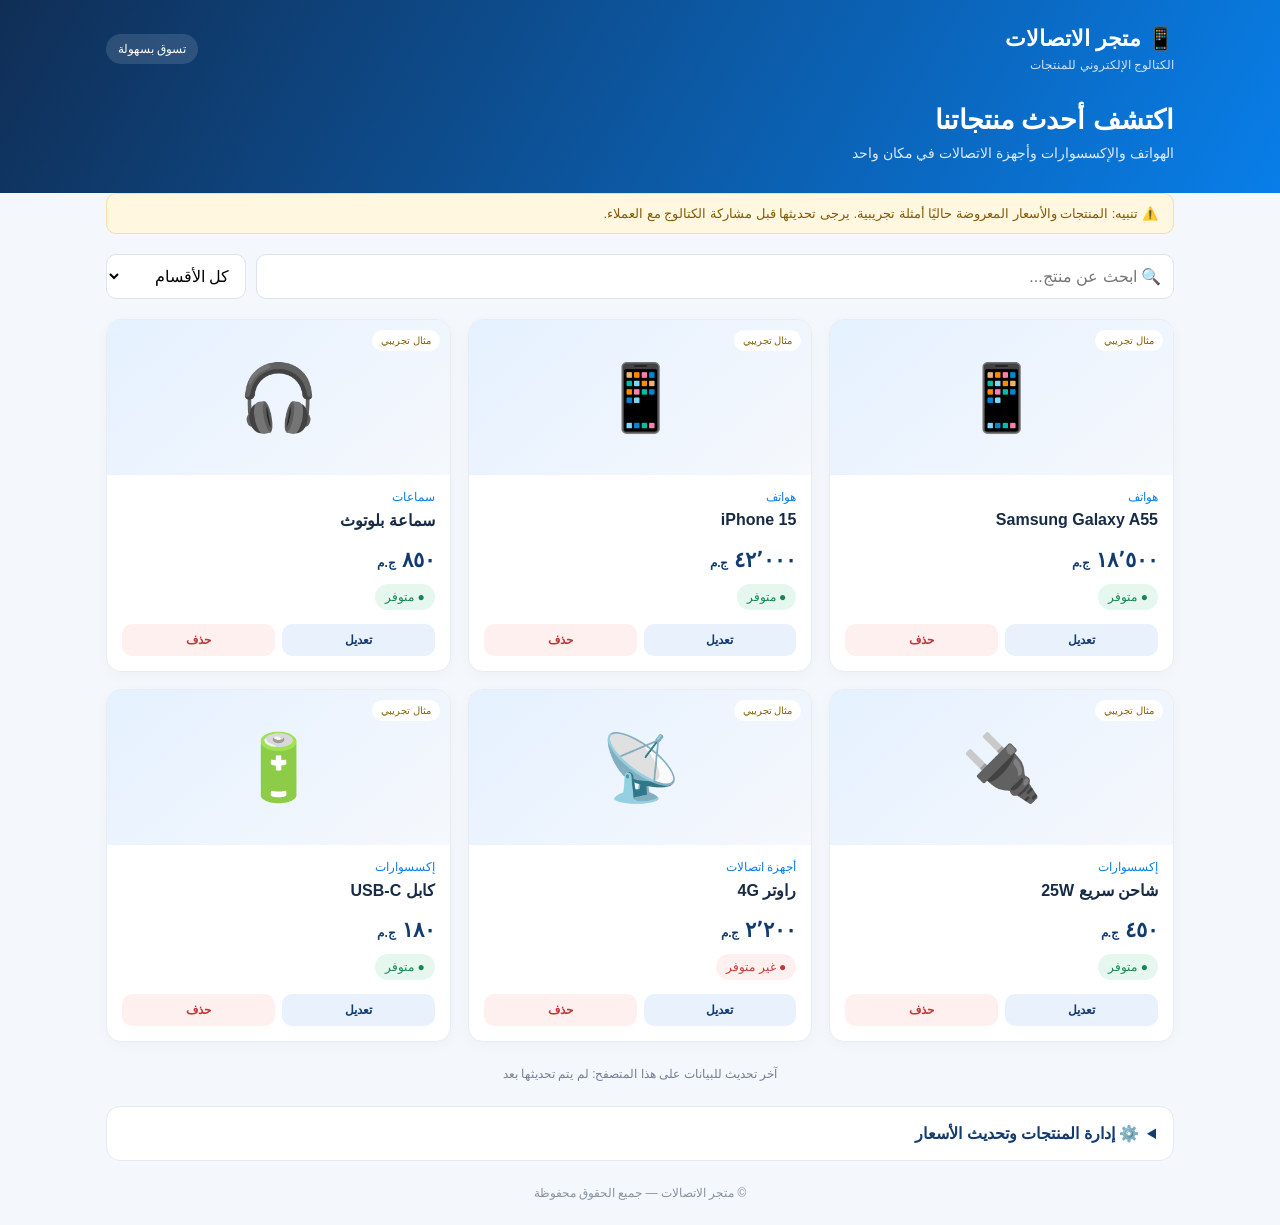
==== index.html @ 2516902e "Add Arabic telecom product catalog page" ====
<!DOCTYPE html>
<html lang="ar" dir="rtl">
<head>
<meta charset="UTF-8">
<meta name="viewport" content="width=device-width, initial-scale=1">
<title>متجر الاتصالات | كتالوج المنتجات</title>
<style>
:root {
  --blue:#123b70;
  --accent:#087ee8;
  --bg:#f4f7fb;
  --text:#172b45;
  --muted:#718096;
  --green:#168653;
}
* {box-sizing:border-box}
body {
  margin:0;
  font-family:Tahoma,Arial,sans-serif;
  background:var(--bg);
  color:var(--text);
}
header {
  background:linear-gradient(120deg,#102e55,#087ee8);
  color:white;
  padding:26px 18px 32px;
}
.container {max-width:1100px;margin:auto;padding:0 16px}
.top {display:flex;justify-content:space-between;align-items:center;gap:12px}
.brand {font-size:22px;font-weight:bold}
.brand small {display:block;font-size:12px;font-weight:normal;margin-top:6px;opacity:.8}
.tag {background:#ffffff20;padding:8px 12px;border-radius:20px;font-size:12px}
.hero {margin-top:32px}
.hero h1 {font-size:27px;margin:0 0 9px}
.hero p {color:#dceaff;margin:0;font-size:14px}
main {padding:24px 0 50px}
.notice {
  background:#fff7df;color:#825b09;padding:12px 15px;
  border-radius:10px;font-size:13px;margin-bottom:20px;
  border:1px solid #f1e0ac;
}
.toolbar {display:flex;gap:10px;flex-wrap:wrap;margin-bottom:20px}
input,select,button {
  font:inherit;border-radius:10px;padding:12px;
}
input,select {
  border:1px solid #dce3ed;background:white;min-width:0;
}
#search {flex:1;min-width:180px}
button {border:0;cursor:pointer;font-weight:bold}
.primary {background:var(--accent);color:white}
.secondary {background:#e8f1fc;color:var(--blue)}
.danger {background:#fff0f0;color:#c03939}
.products {
  display:grid;grid-template-columns:repeat(3,1fr);gap:17px;
}
.card {
  background:white;border:1px solid #e8edf4;border-radius:15px;
  overflow:hidden;box-shadow:0 3px 14px #17385b08;
}
.picture {
  height:155px;background:linear-gradient(140deg,#e5f1ff,#f5f8fc);
  display:flex;align-items:center;justify-content:center;
  font-size:65px;position:relative;
}
.picture img {width:100%;height:100%;object-fit:contain}
.example {
  position:absolute;top:10px;right:10px;background:#fff;
  border-radius:20px;padding:5px 9px;font-size:10px;color:#87610a;
}
.info {padding:15px}
.category {font-size:12px;color:var(--accent);margin-bottom:7px}
.name {font-weight:bold;font-size:16px;min-height:25px}
.price {font-size:21px;color:var(--blue);font-weight:bold;margin:12px 0}
.status {font-size:12px;border-radius:20px;padding:6px 10px;display:inline-block}
.available {background:#e5f7ee;color:var(--green)}
.unavailable {background:#fff0f0;color:#c03939}
.actions {display:flex;gap:7px;margin-top:14px}
.actions button {flex:1;font-size:12px;padding:9px 5px}
.update {
  text-align:center;color:var(--muted);font-size:12px;margin-top:25px
}
.admin {
  margin-top:25px;background:white;border:1px solid #e5eaf1;
  padding:17px;border-radius:14px;
}
.admin summary {cursor:pointer;font-weight:bold;color:var(--blue)}
.admin-form {display:grid;grid-template-columns:repeat(2,1fr);gap:10px;margin-top:16px}
.admin-form input,.admin-form select {width:100%}
.admin-form button {grid-column:span 2}
.tools {display:flex;gap:8px;flex-wrap:wrap;margin-top:15px}
.empty {grid-column:1/-1;text-align:center;padding:45px;color:var(--muted)}
footer {text-align:center;padding:25px;color:#8793a3;font-size:12px}
@media(max-width:750px) {
  .products {grid-template-columns:repeat(2,1fr);gap:10px}
  .picture {height:125px}
  .name {font-size:14px}
  .price {font-size:18px}
}
@media(max-width:430px) {
  .products {grid-template-columns:1fr}
  .picture {height:175px}
  .hero h1 {font-size:22px}
  .admin-form {grid-template-columns:1fr}
  .admin-form button {grid-column:span 1}
}
</style>
</head>
<body>

<header>
  <div class="container">
    <div class="top">
      <div class="brand">
        📱 متجر الاتصالات
        <small>الكتالوج الإلكتروني للمنتجات</small>
      </div>
      <div class="tag">تسوق بسهولة</div>
    </div>
    <div class="hero">
      <h1>اكتشف أحدث منتجاتنا</h1>
      <p>الهواتف والإكسسوارات وأجهزة الاتصالات في مكان واحد</p>
    </div>
  </div>
</header>

<main class="container">
  <div class="notice">
    ⚠️ تنبيه: المنتجات والأسعار المعروضة حاليًا أمثلة تجريبية.
    يرجى تحديثها قبل مشاركة الكتالوج مع العملاء.
  </div>

  <div class="toolbar">
    <input id="search" placeholder="🔍 ابحث عن منتج..." oninput="render()">
    <select id="category" onchange="render()">
      <option value="">كل الأقسام</option>
      <option>هواتف</option>
      <option>إكسسوارات</option>
      <option>سماعات</option>
      <option>أجهزة اتصالات</option>
    </select>
  </div>

  <div id="products" class="products"></div>

  <div class="update" id="lastUpdate"></div>

  <details class="admin">
    <summary>⚙️ إدارة المنتجات وتحديث الأسعار</summary>
    <p style="font-size:12px;color:#718096">
      أضف منتجًا جديدًا أو عدّل منتجًا موجودًا. التغييرات تحفظ على هذا الجهاز والمتصفح.
    </p>
    <form class="admin-form" id="productForm">
      <input id="productName" placeholder="اسم المنتج" required>
      <select id="productCategory">
        <option>هواتف</option>
        <option>إكسسوارات</option>
        <option>سماعات</option>
        <option>أجهزة اتصالات</option>
      </select>
      <input id="productPrice" type="number" min="0" step="0.01"
        placeholder="السعر بالجنيه المصري" required>
      <input id="productEmoji" placeholder="رمز المنتج، مثال 📱" value="📱">
      <select id="productStatus">
        <option value="true">متوفر</option>
        <option value="false">غير متوفر</option>
      </select>
      <input id="productImage" type="url"
        placeholder="رابط صورة المنتج (اختياري)">
      <button class="primary" type="submit" id="saveButton">إضافة المنتج</button>
    </form>
    <div class="tools">
      <button class="secondary" onclick="exportData()">تصدير البيانات JSON</button>
      <button class="secondary" onclick="document.getElementById('importFile').click()">استيراد البيانات</button>
      <input id="importFile" type="file" accept=".json,application/json"
        hidden onchange="importData(event)">
    </div>
    <p style="font-size:11px;color:#a05d37">
      ملاحظة: هذه الإدارة محلية وليست لوحة إدارة مشتركة عبر الإنترنت.
    </p>
  </details>
</main>

<footer>
  © متجر الاتصالات — جميع الحقوق محفوظة
</footer>

<script>
const sampleProducts = [
  {id:1,name:"Samsung Galaxy A55",category:"هواتف",
   price:18500,emoji:"📱",available:true,image:""},
  {id:2,name:"iPhone 15",category:"هواتف",
   price:42000,emoji:"📱",available:true,image:""},
  {id:3,name:"سماعة بلوتوث",category:"سماعات",
   price:850,emoji:"🎧",available:true,image:""},
  {id:4,name:"شاحن سريع 25W",category:"إكسسوارات",
   price:450,emoji:"🔌",available:true,image:""},
  {id:5,name:"راوتر 4G",category:"أجهزة اتصالات",
   price:2200,emoji:"📡",available:false,image:""},
  {id:6,name:"كابل USB-C",category:"إكسسوارات",
   price:180,emoji:"🔋",available:true,image:""}
];

let products;
let editingId = null;
let lastUpdate;

try {
  products = JSON.parse(localStorage.getItem("catalogProducts")) || sampleProducts;
  lastUpdate = localStorage.getItem("catalogUpdate");
} catch {
  products = sampleProducts;
  lastUpdate = null;
}

function save() {
  localStorage.setItem("catalogProducts",JSON.stringify(products));
  lastUpdate = new Date().toLocaleString("ar-EG");
  localStorage.setItem("catalogUpdate",lastUpdate);
  render();
}

function render() {
  const query = document.getElementById("search").value.trim().toLowerCase();
  const category = document.getElementById("category").value;
  const list = products.filter(p =>
    p.name.toLowerCase().includes(query) &&
    (!category || p.category === category)
  );

  document.getElementById("products").innerHTML = list.length
    ? list.map(p => `
      <article class="card">
        <div class="picture">
          ${p.image
            ? `<img src="${escapeAttr(p.image)}" alt="${escapeAttr(p.name)}"
                 onerror="this.style.display='none'">`
            : `<span>${escapeHtml(p.emoji || "📱")}</span>`}
          <span class="example">مثال تجريبي</span>
        </div>
        <div class="info">
          <div class="category">${escapeHtml(p.category)}</div>
          <div class="name">${escapeHtml(p.name)}</div>
          <div class="price">${Number(p.price).toLocaleString("ar-EG")}
            <small style="font-size:12px">ج.م</small>
          </div>
          <span class="status ${p.available ? "available" : "unavailable"}">
            ${p.available ? "● متوفر" : "● غير متوفر"}
          </span>
          <div class="actions">
            <button class="secondary" onclick="editProduct(${p.id})">تعديل</button>
            <button class="danger" onclick="deleteProduct(${p.id})">حذف</button>
          </div>
        </div>
      </article>
    `).join("")
    : `<div class="empty">لا توجد منتجات مطابقة لبحثك.</div>`;

  document.getElementById("lastUpdate").textContent =
    "آخر تحديث للبيانات على هذا المتصفح: " +
    (lastUpdate || "لم يتم تحديثها بعد");
}

function editProduct(id) {
  const p = products.find(x => x.id === id);
  if (!p) return;
  editingId = id;
  document.getElementById("productName").value = p.name;
  document.getElementById("productCategory").value = p.category;
  document.getElementById("productPrice").value = p.price;
  document.getElementById("productEmoji").value = p.emoji || "📱";
  document.getElementById("productStatus").value = String(p.available);
  document.getElementById("productImage").value = p.image || "";
  document.getElementById("saveButton").textContent = "حفظ التعديلات";
  document.querySelector(".admin").open = true;
  document.getElementById("productName").focus();
}

function deleteProduct(id) {
  if (!confirm("هل تريد حذف هذا المنتج؟")) return;
  products = products.filter(p => p.id !== id);
  if (editingId === id) resetForm();
  save();
}

function resetForm() {
  editingId = null;
  document.getElementById("productForm").reset();
  document.getElementById("productEmoji").value = "📱";
  document.getElementById("saveButton").textContent = "إضافة المنتج";
}

document.getElementById("productForm").addEventListener("submit",e => {
  e.preventDefault();
  const product = {
    id: editingId || Date.now(),
    name: document.getElementById("productName").value.trim(),
    category: document.getElementById("productCategory").value,
    price: Number(document.getElementById("productPrice").value),
    emoji: document.getElementById("productEmoji").value.trim() || "📱",
    available: document.getElementById("productStatus").value === "true",
    image: document.getElementById("productImage").value.trim()
  };

  if (!product.name || !Number.isFinite(product.price) || product.price < 0) {
    alert("يرجى إدخال اسم وسعر صحيحين.");
    return;
  }

  if (editingId) {
    products = products.map(p => p.id === editingId ? product : p);
  } else {
    products.unshift(product);
  }

  save();
  resetForm();
});

function exportData() {
  const blob = new Blob(
    [JSON.stringify({products,lastUpdate},null,2)],
    {type:"application/json"}
  );
  const url = URL.createObjectURL(blob);
  const a = document.createElement("a");
  a.href = url;
  a.download = "catalog-data.json";
  a.click();
  URL.revokeObjectURL(url);
}

function importData(event) {
  const file = event.target.files[0];
  if (!file) return;
  const reader = new FileReader();
  reader.onload = () => {
    try {
      const data = JSON.parse(reader.result);
      const incoming = Array.isArray(data) ? data : data.products;
      if (!Array.isArray(incoming) || !incoming.every(p =>
        p && typeof p.name === "string" &&
        typeof p.category === "string" &&
        Number.isFinite(Number(p.price))
      )) throw new Error("invalid");

      products = incoming.map((p,i) => ({
        id: Number(p.id) || Date.now()+i,
        name:p.name,
        category:p.category,
        price:Number(p.price),
        emoji:p.emoji || "📱",
        available:p.available !== false,
        image:p.image || ""
      }));
      save();
      alert("تم استيراد المنتجات بنجاح.");
    } catch {
      alert("ملف غير صالح. استخدم ملف JSON تم تصديره من الكتالوج.");
    }
    event.target.value = "";
  };
  reader.readAsText(file);
}

function escapeHtml(s) {
  return String(s).replace(/[&<>"']/g,c=>({
    "&":"&amp;","<":"&lt;",">":"&gt;",
    '"':"&quot;","'":"&#39;"
  })[c]);
}
function escapeAttr(s) { return escapeHtml(s); }

render();
</script>
</body>
</html>
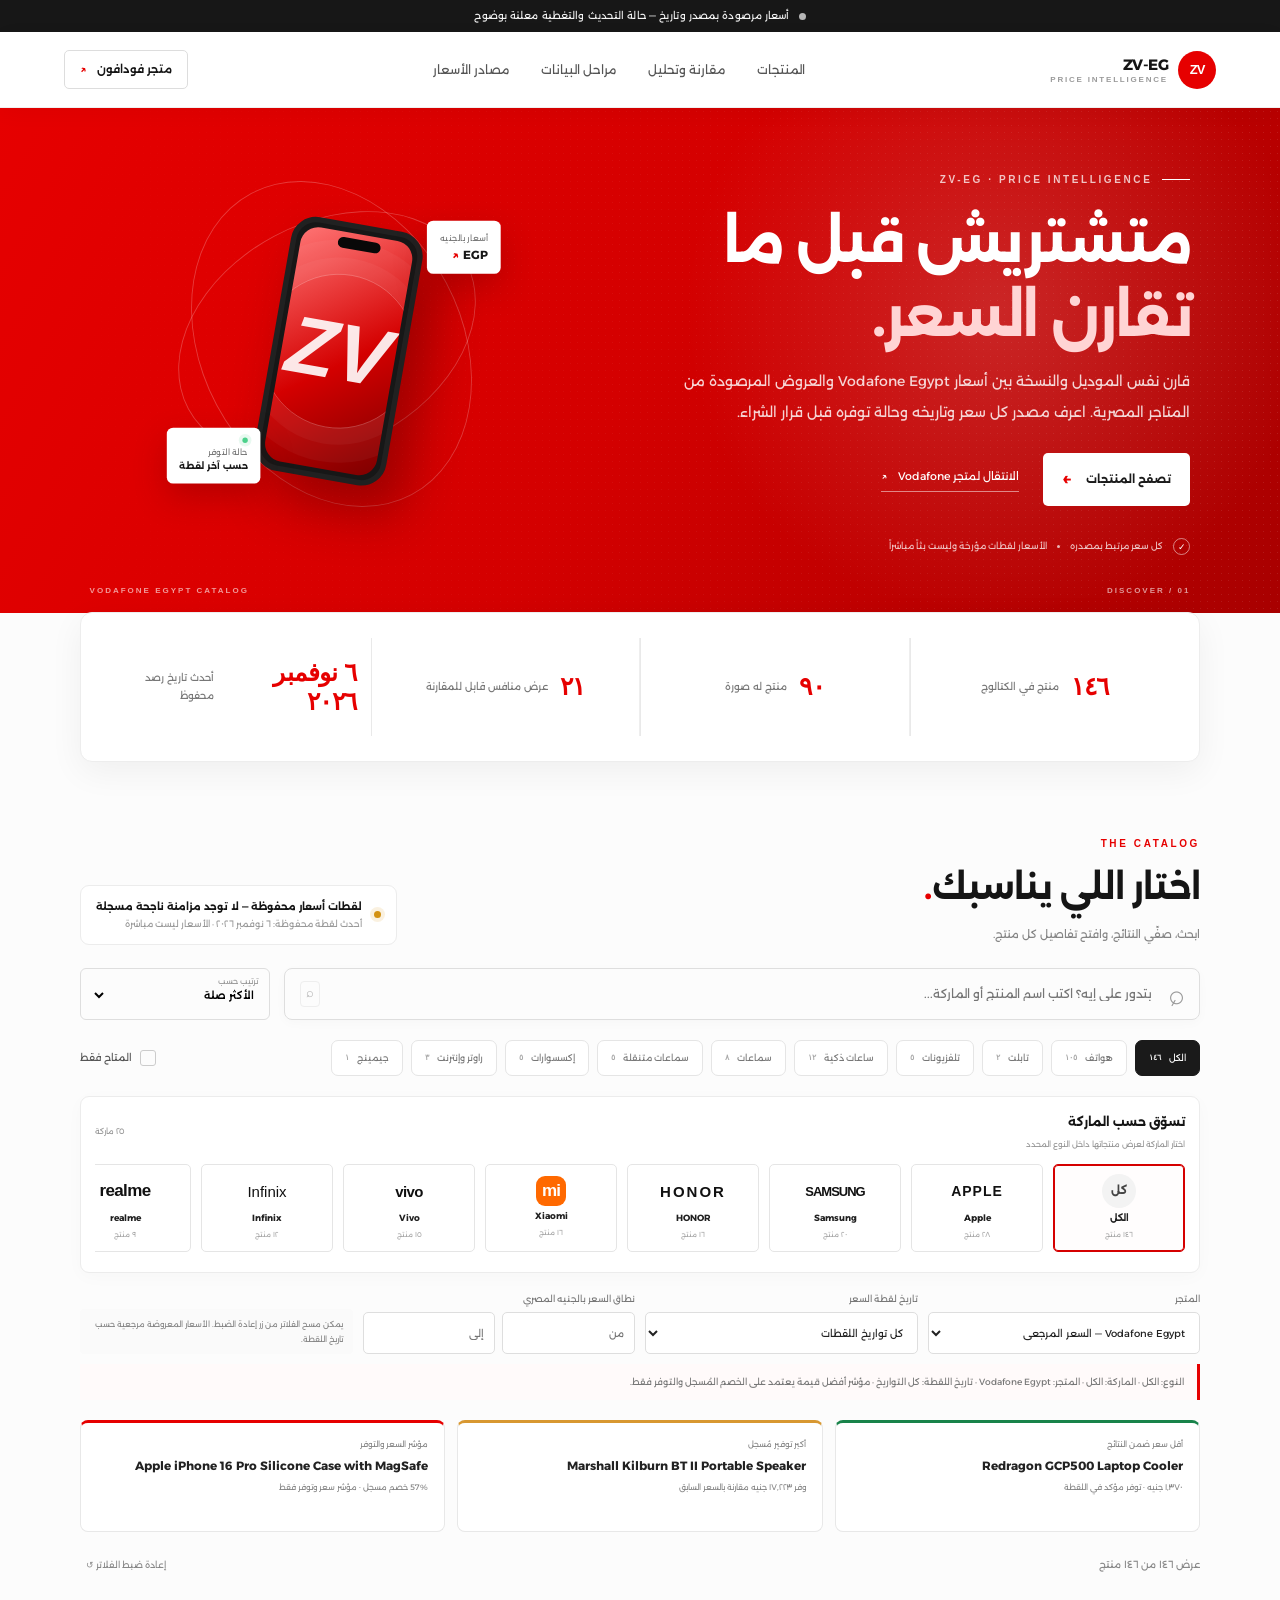
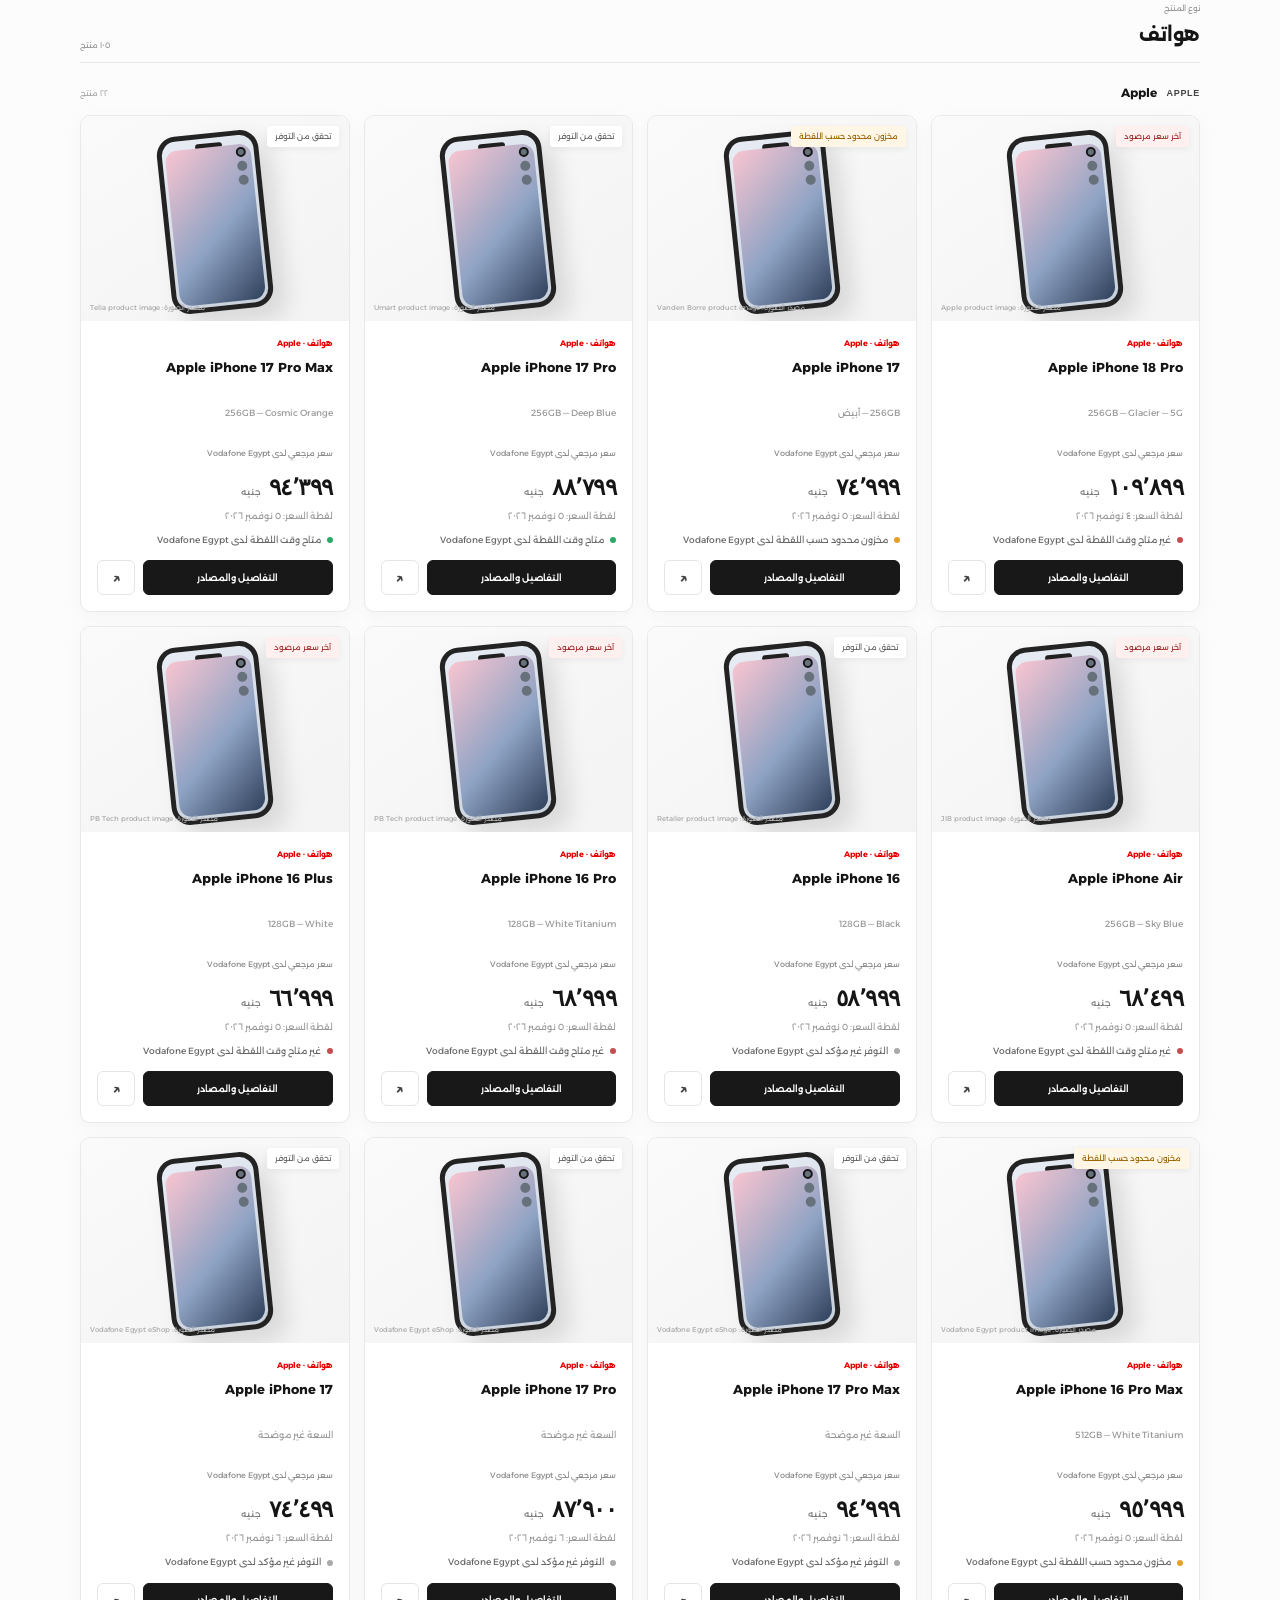
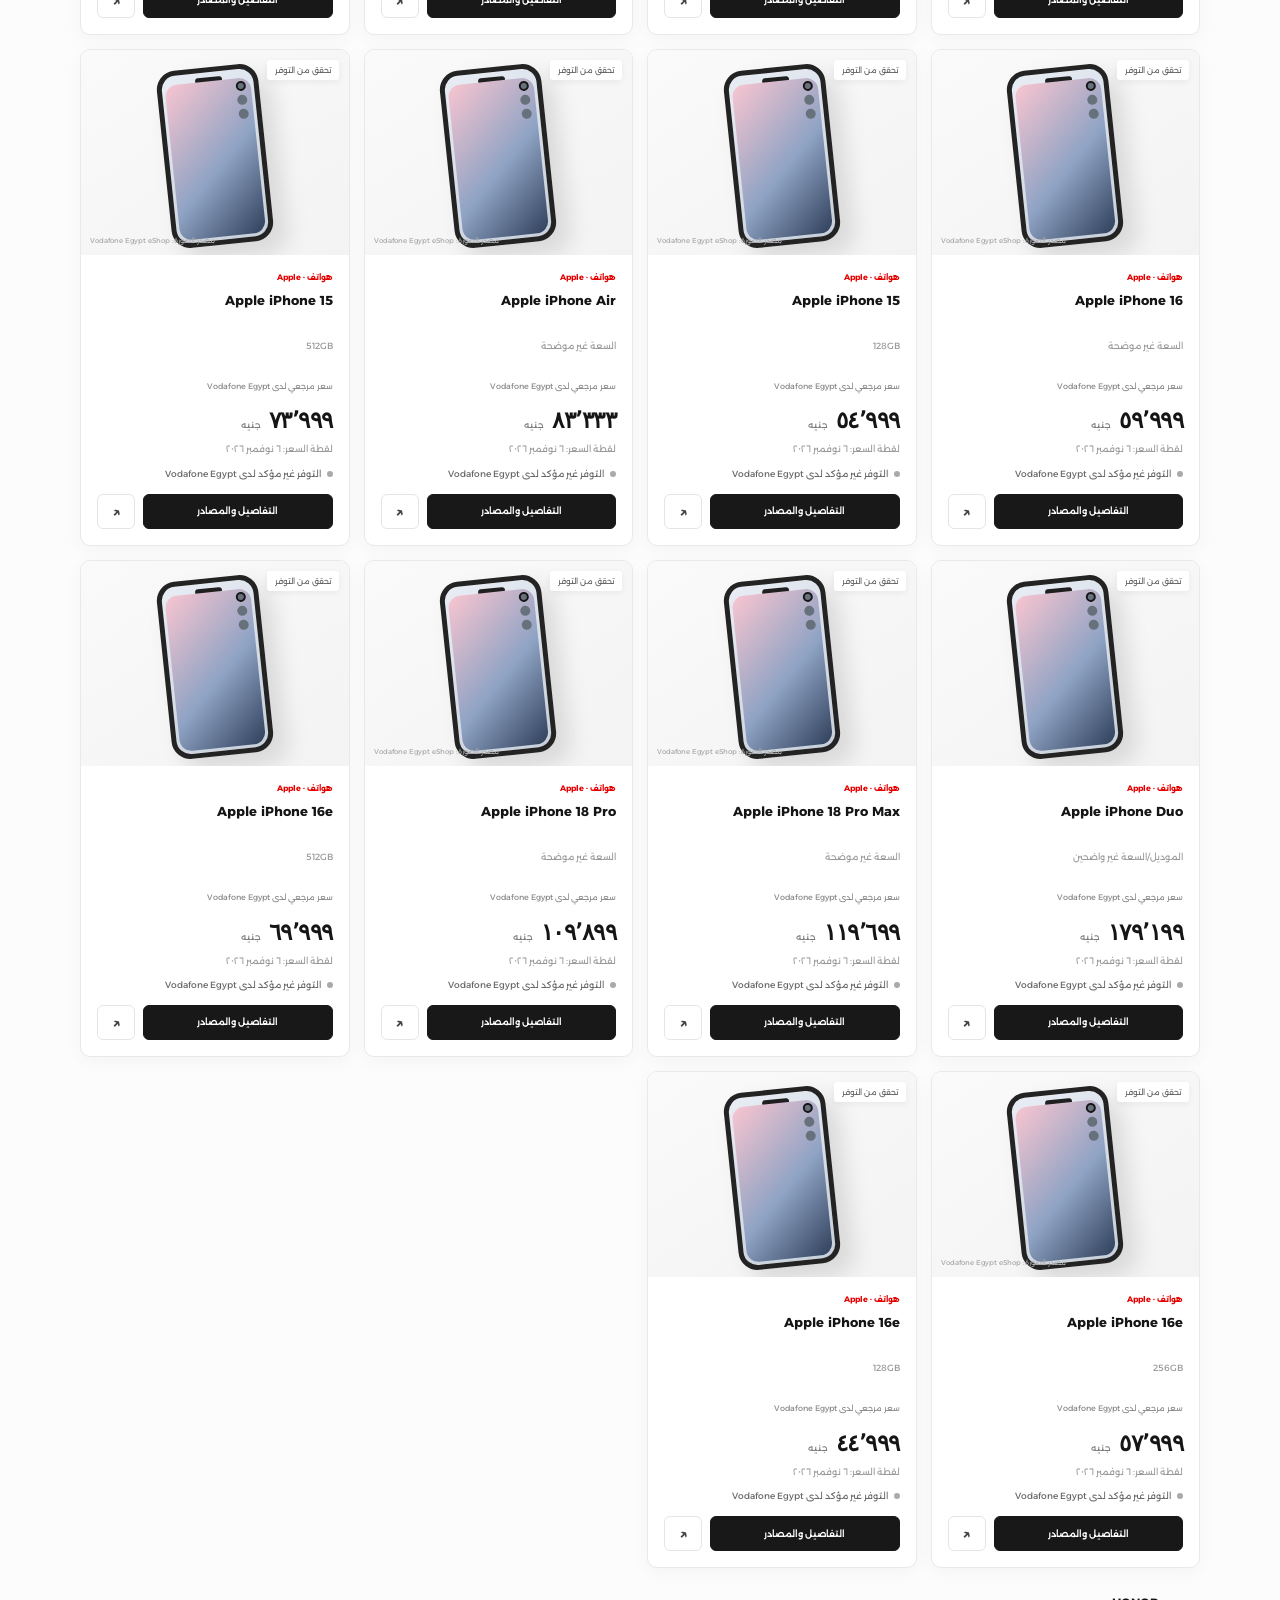
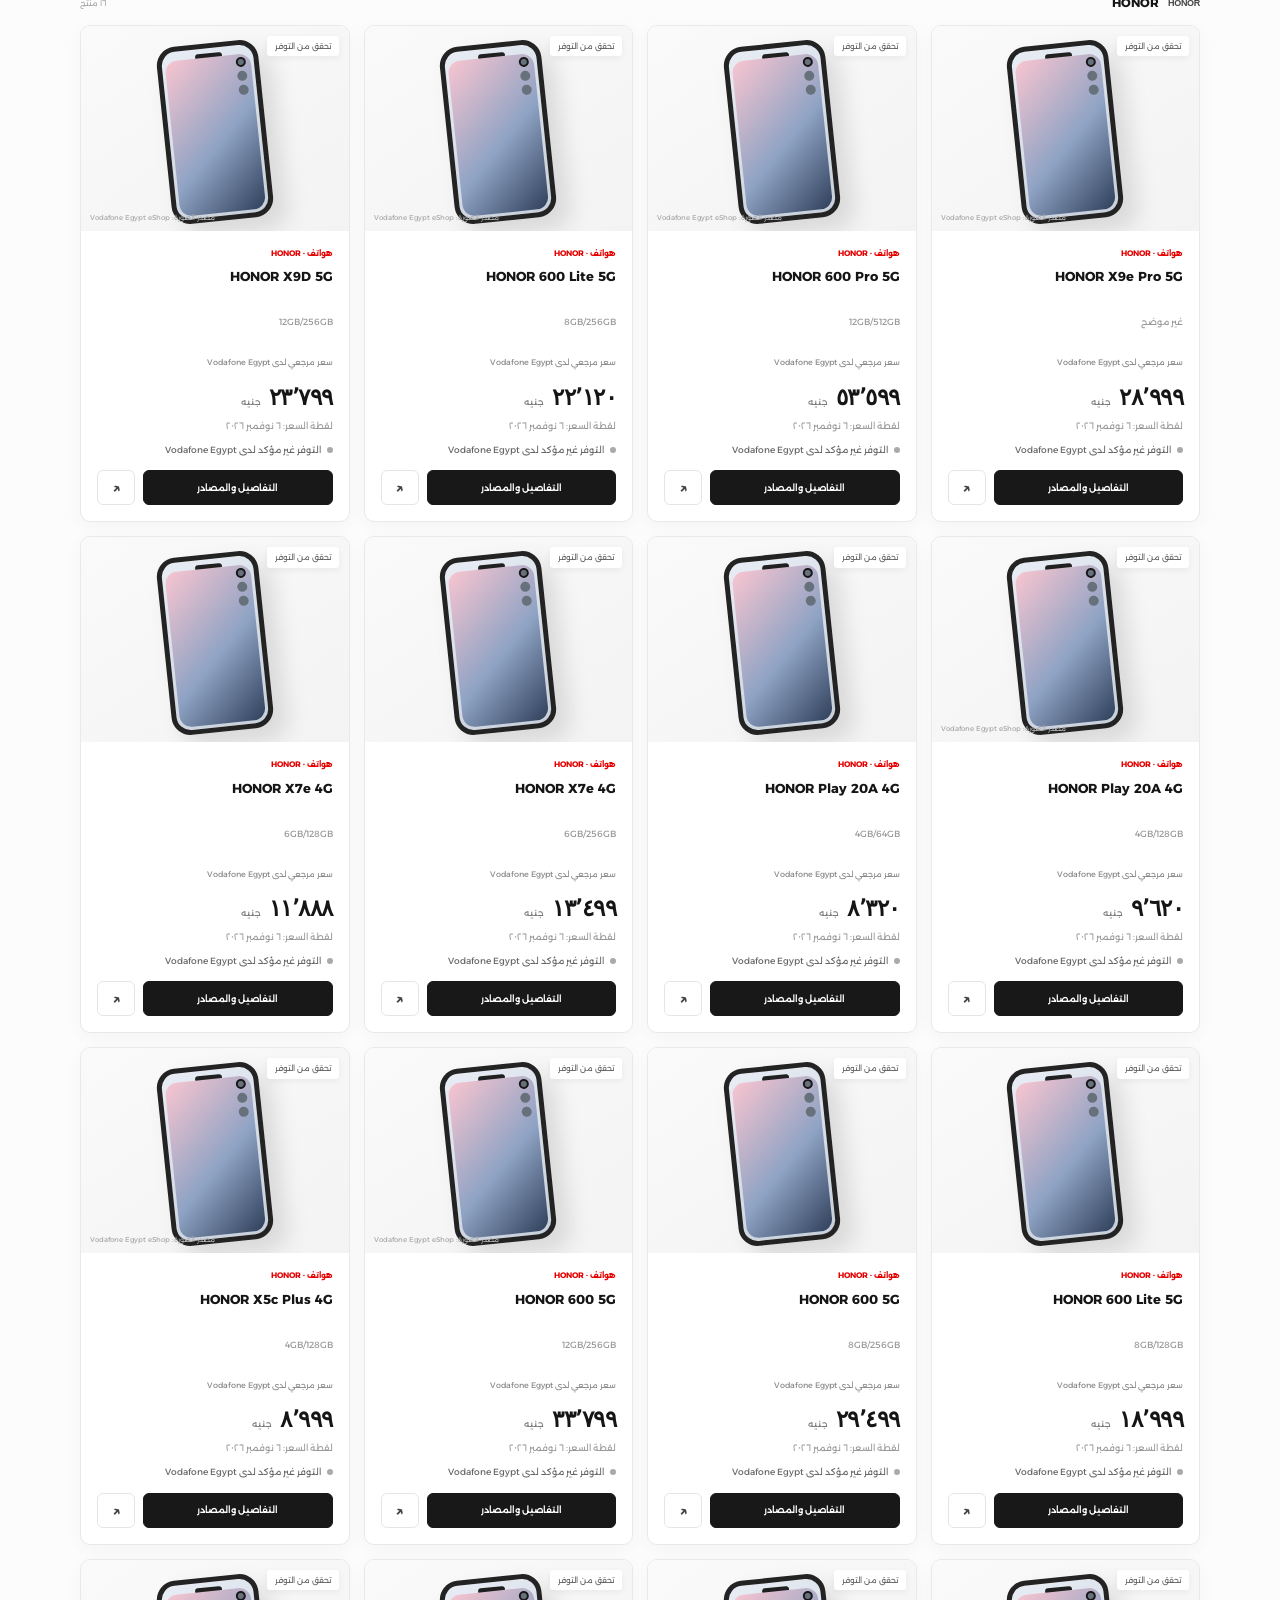
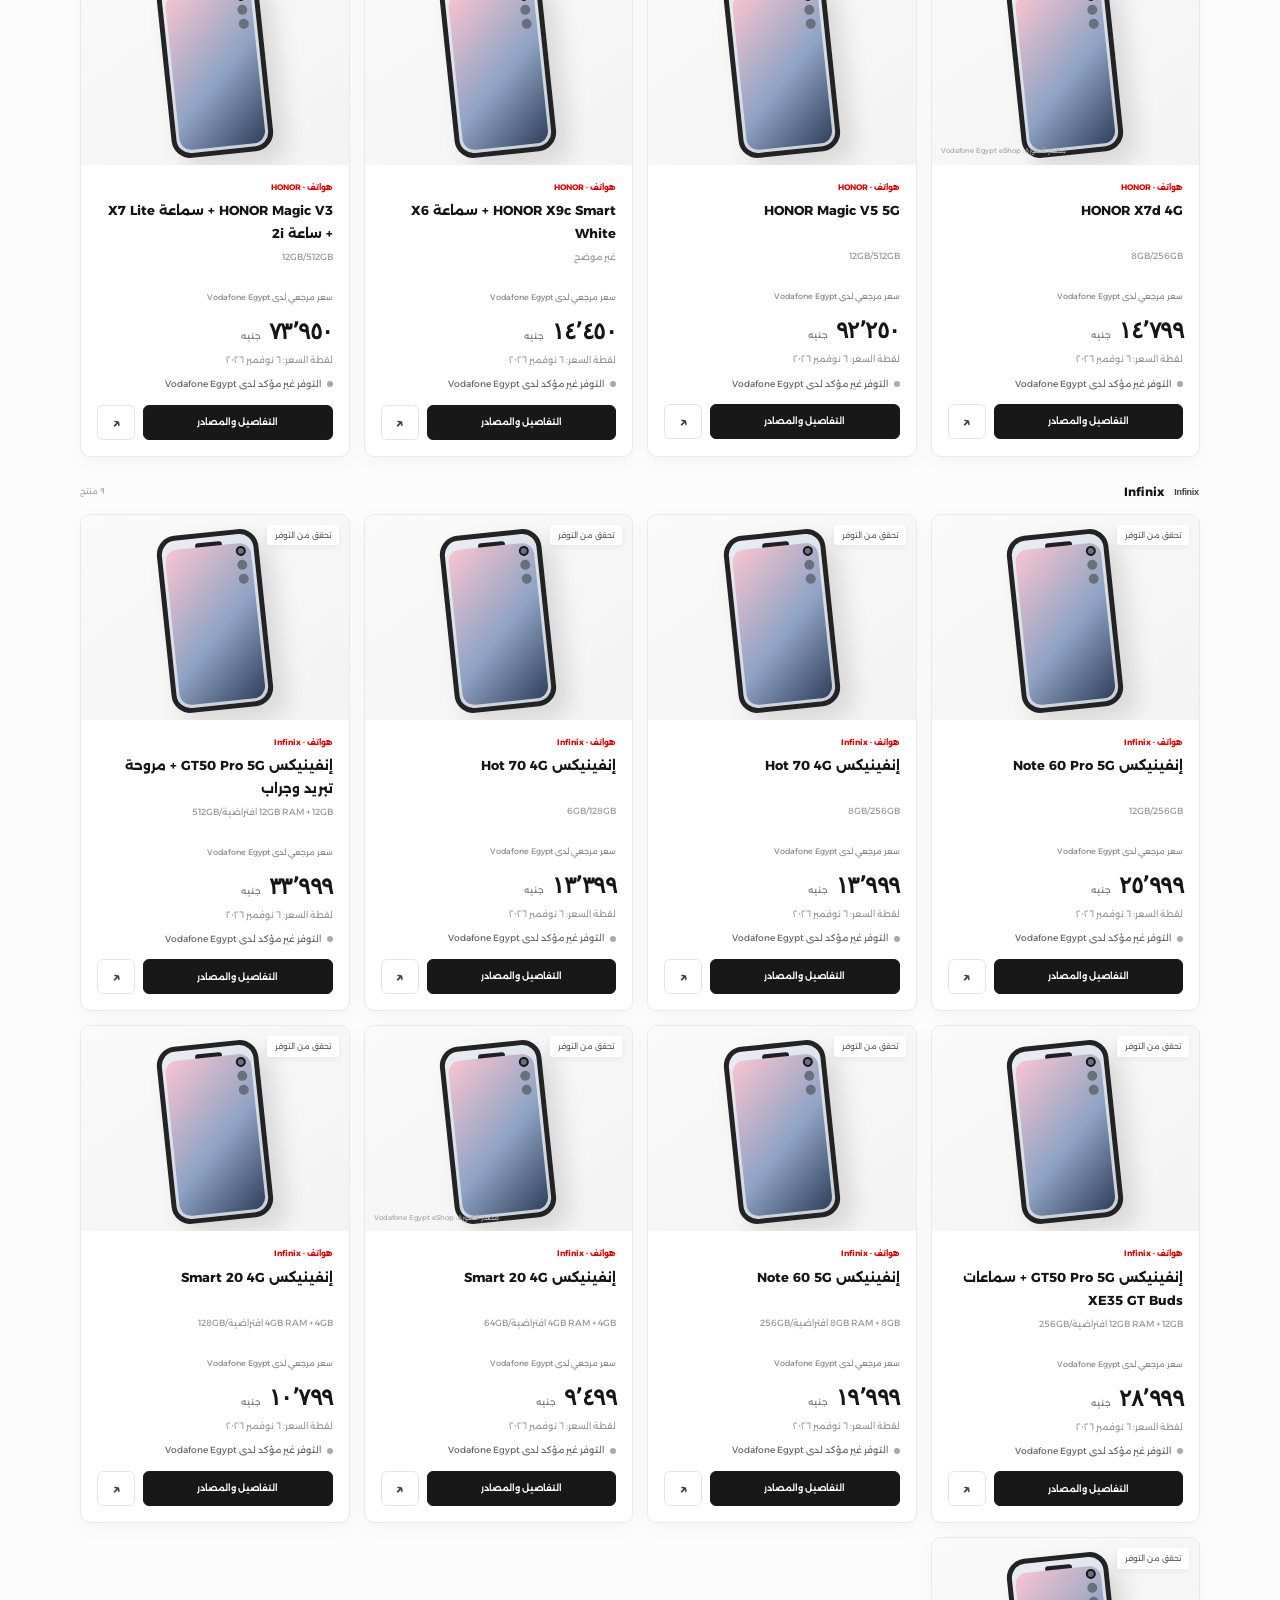
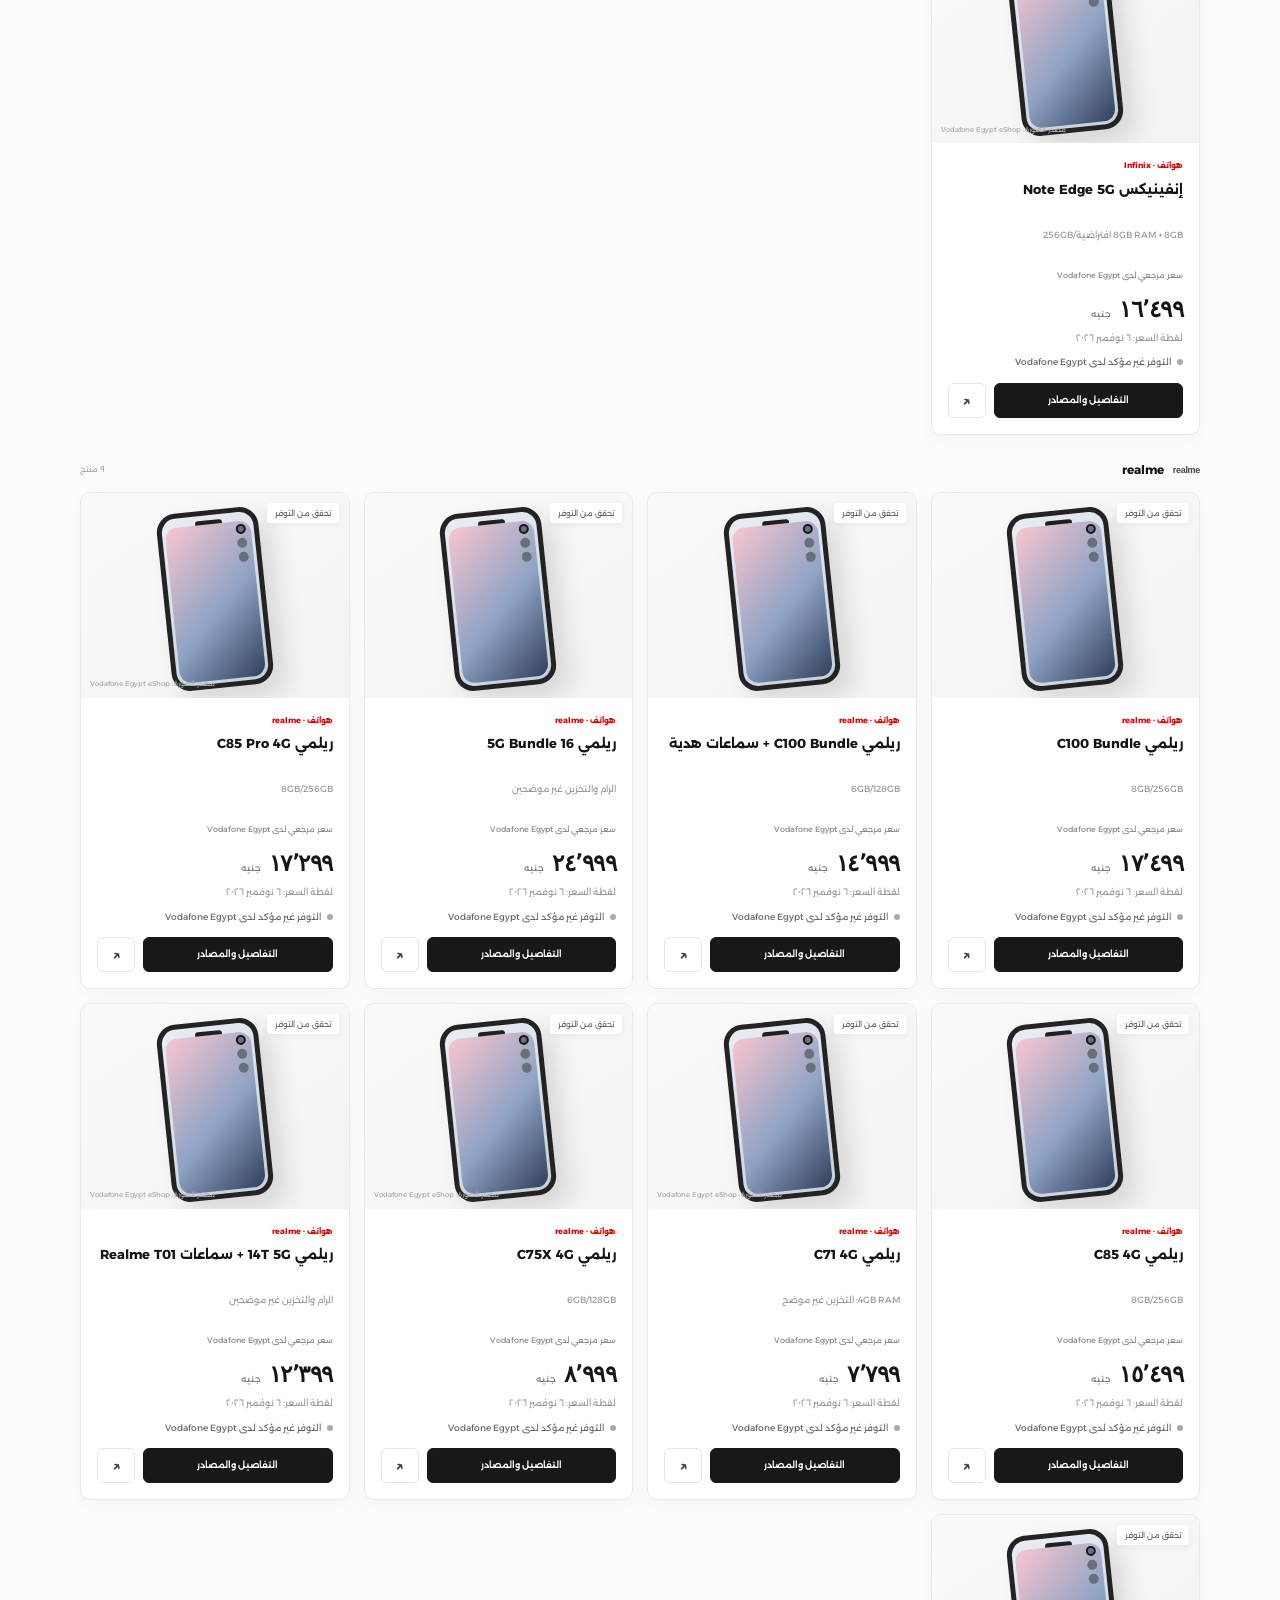
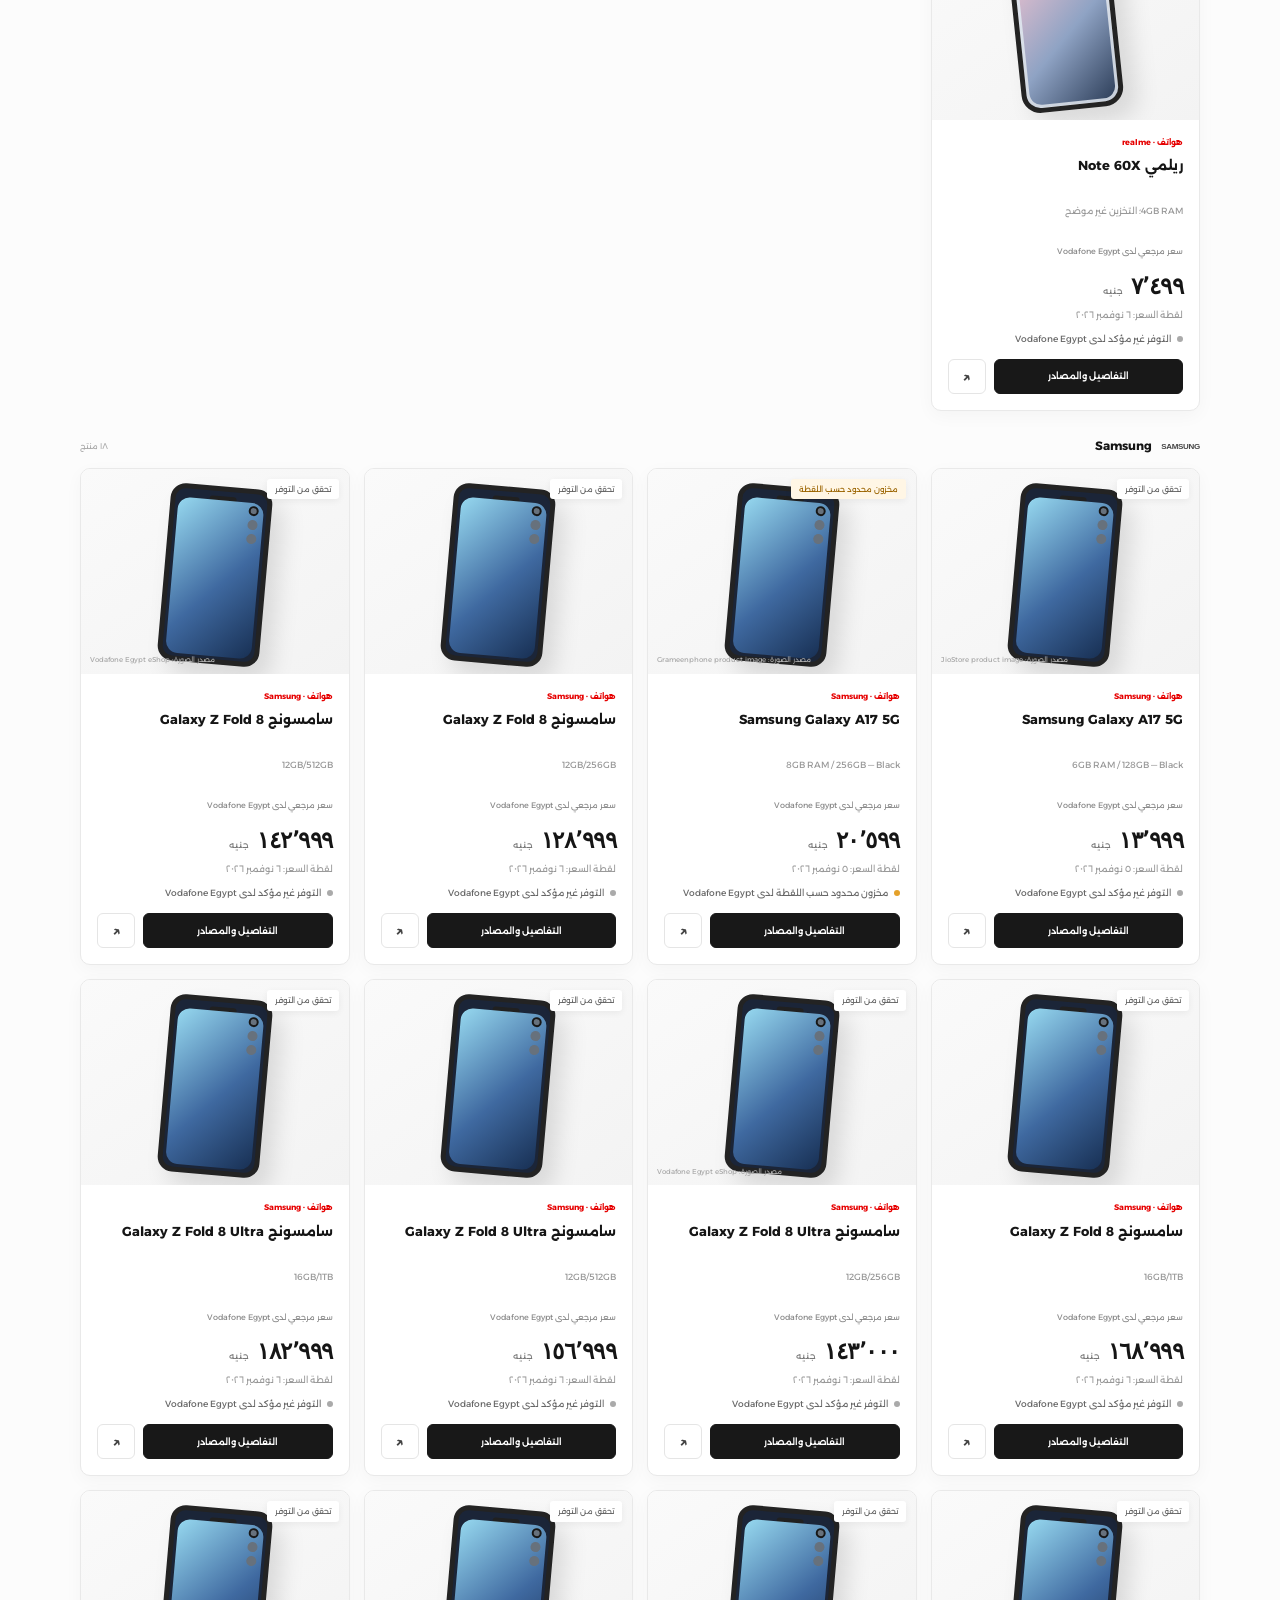
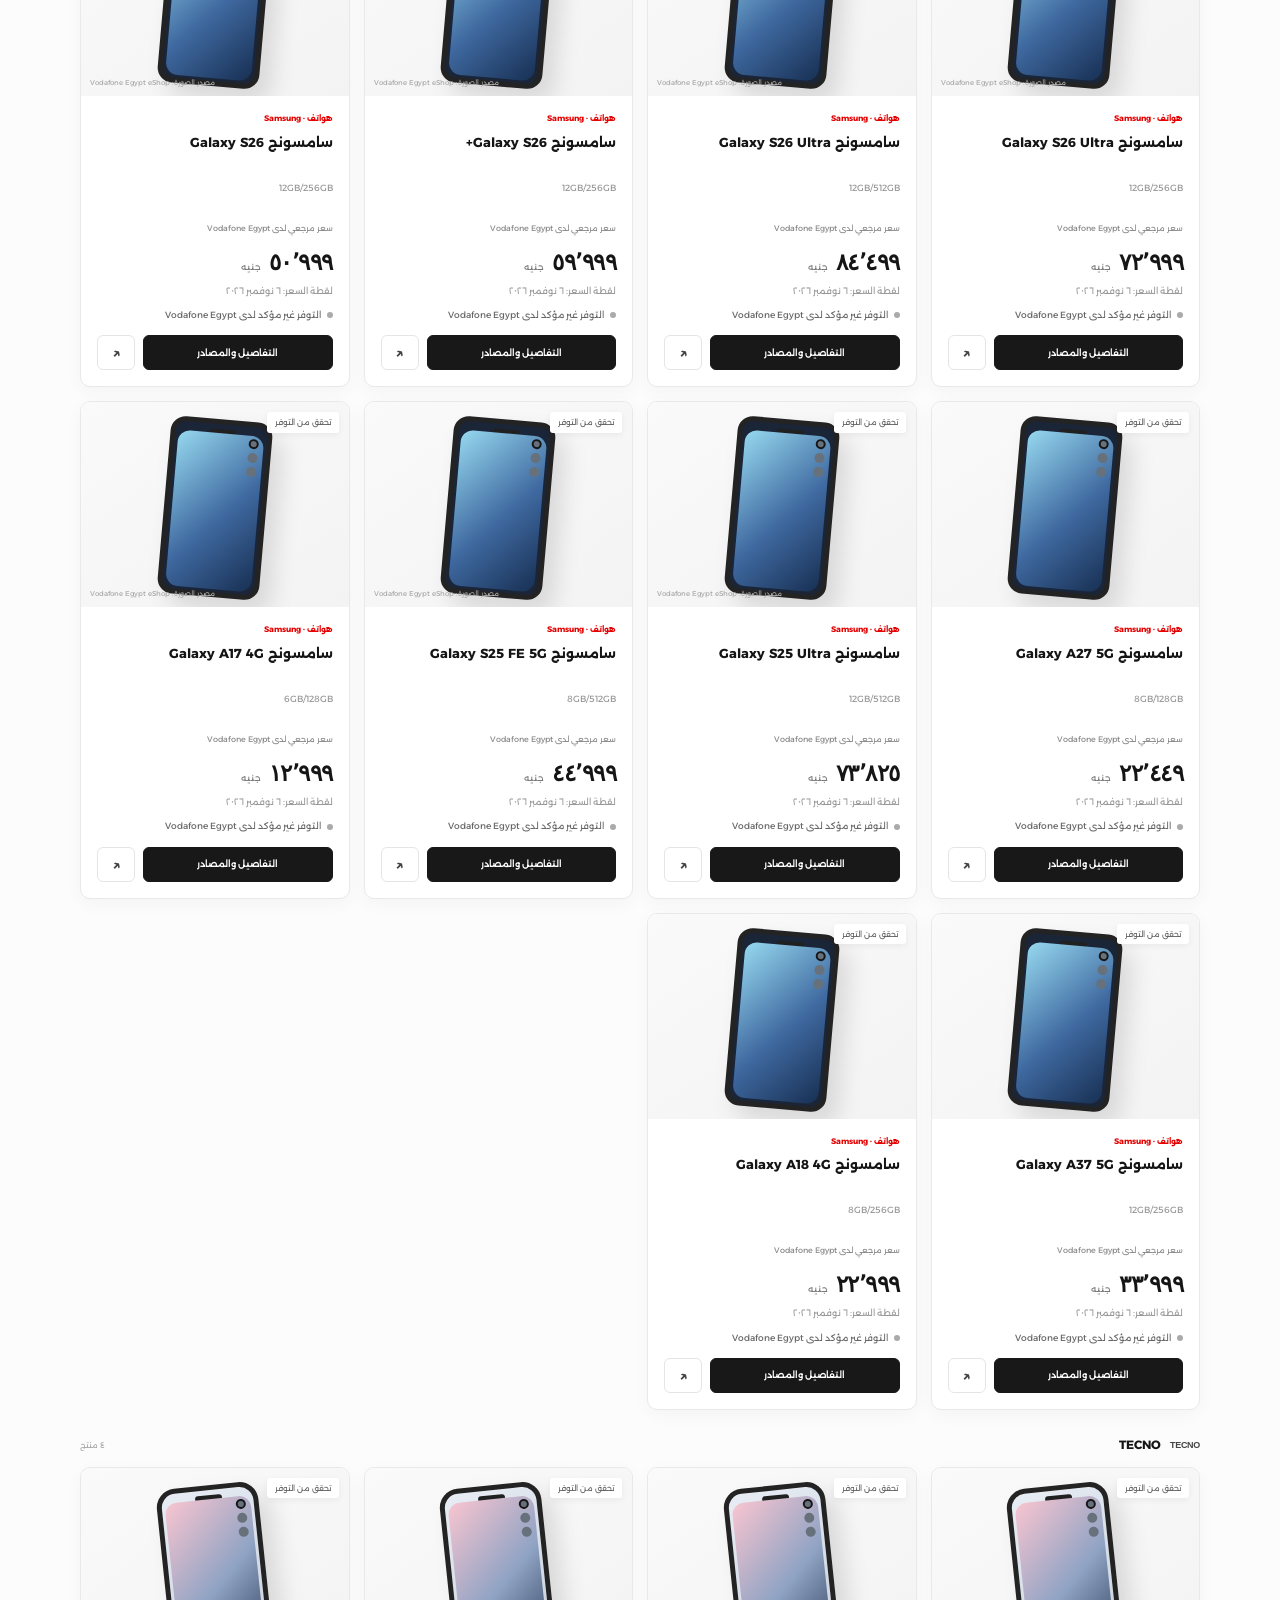
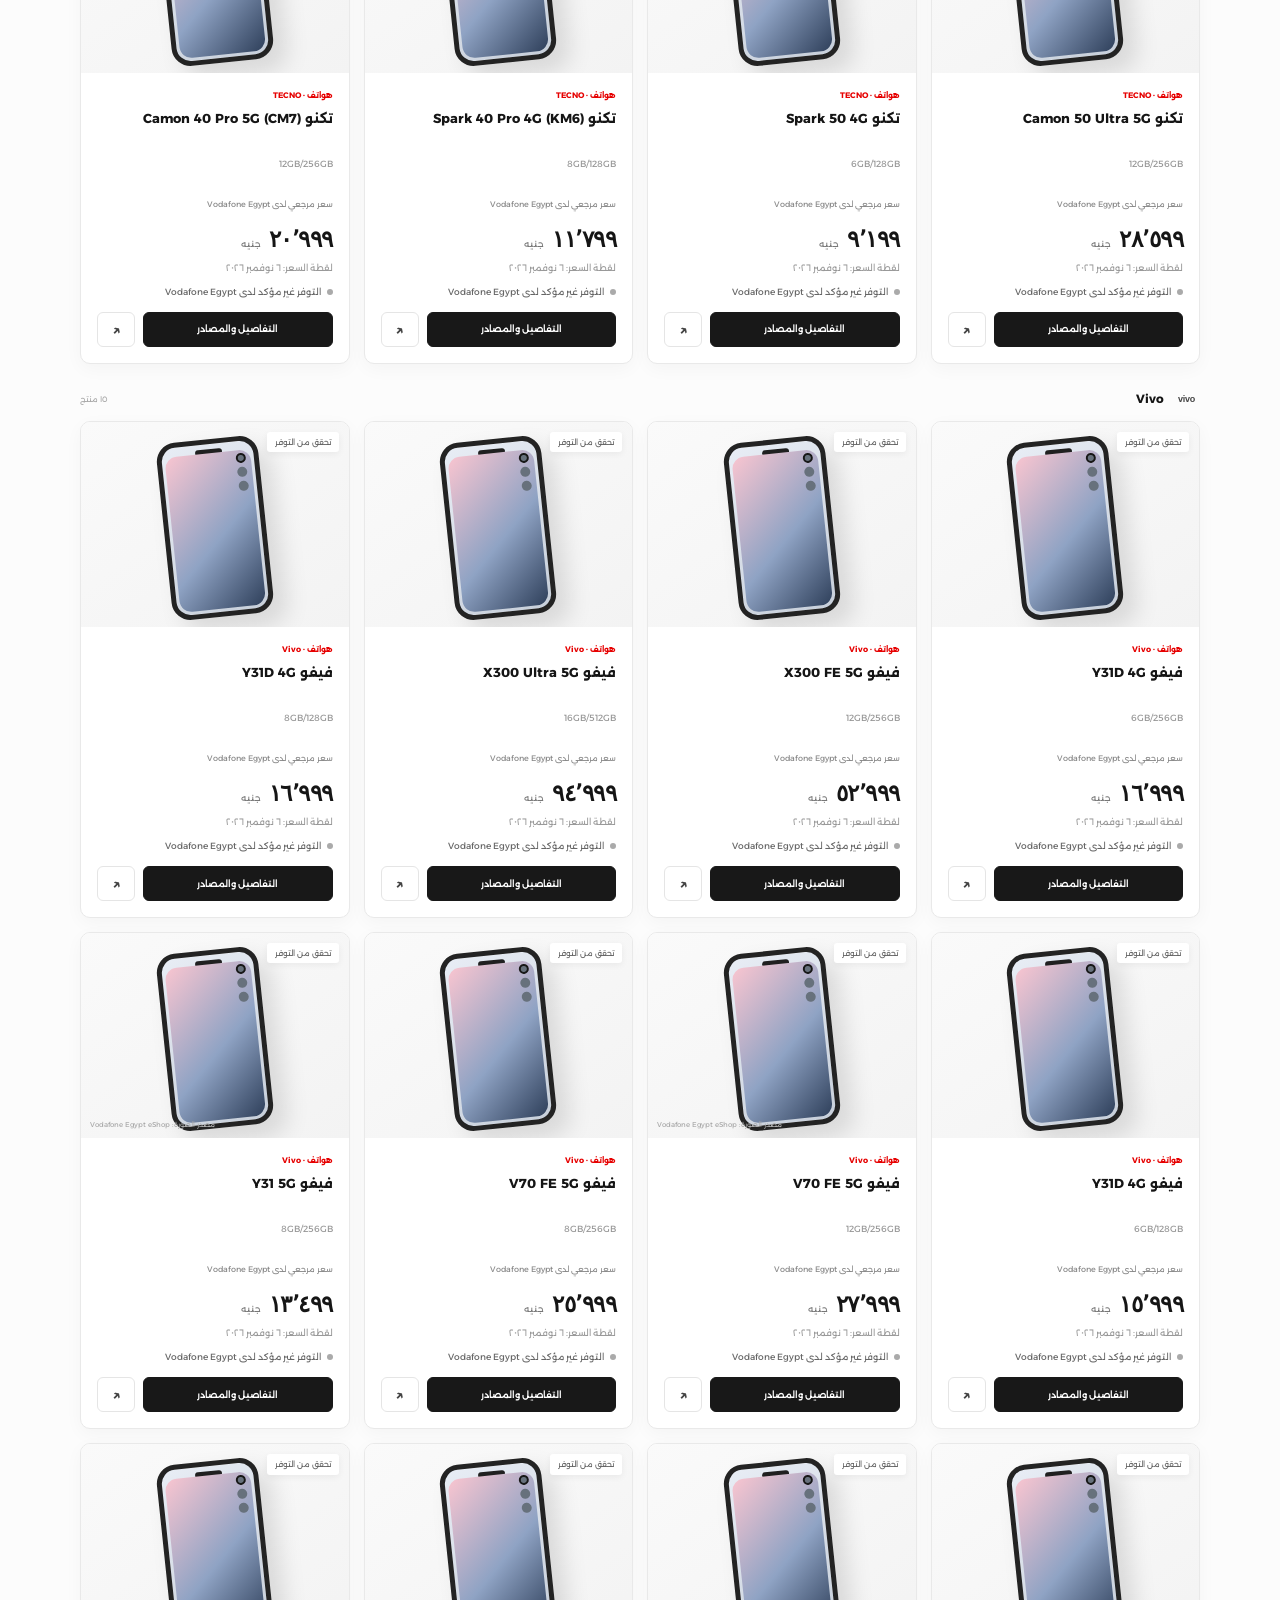
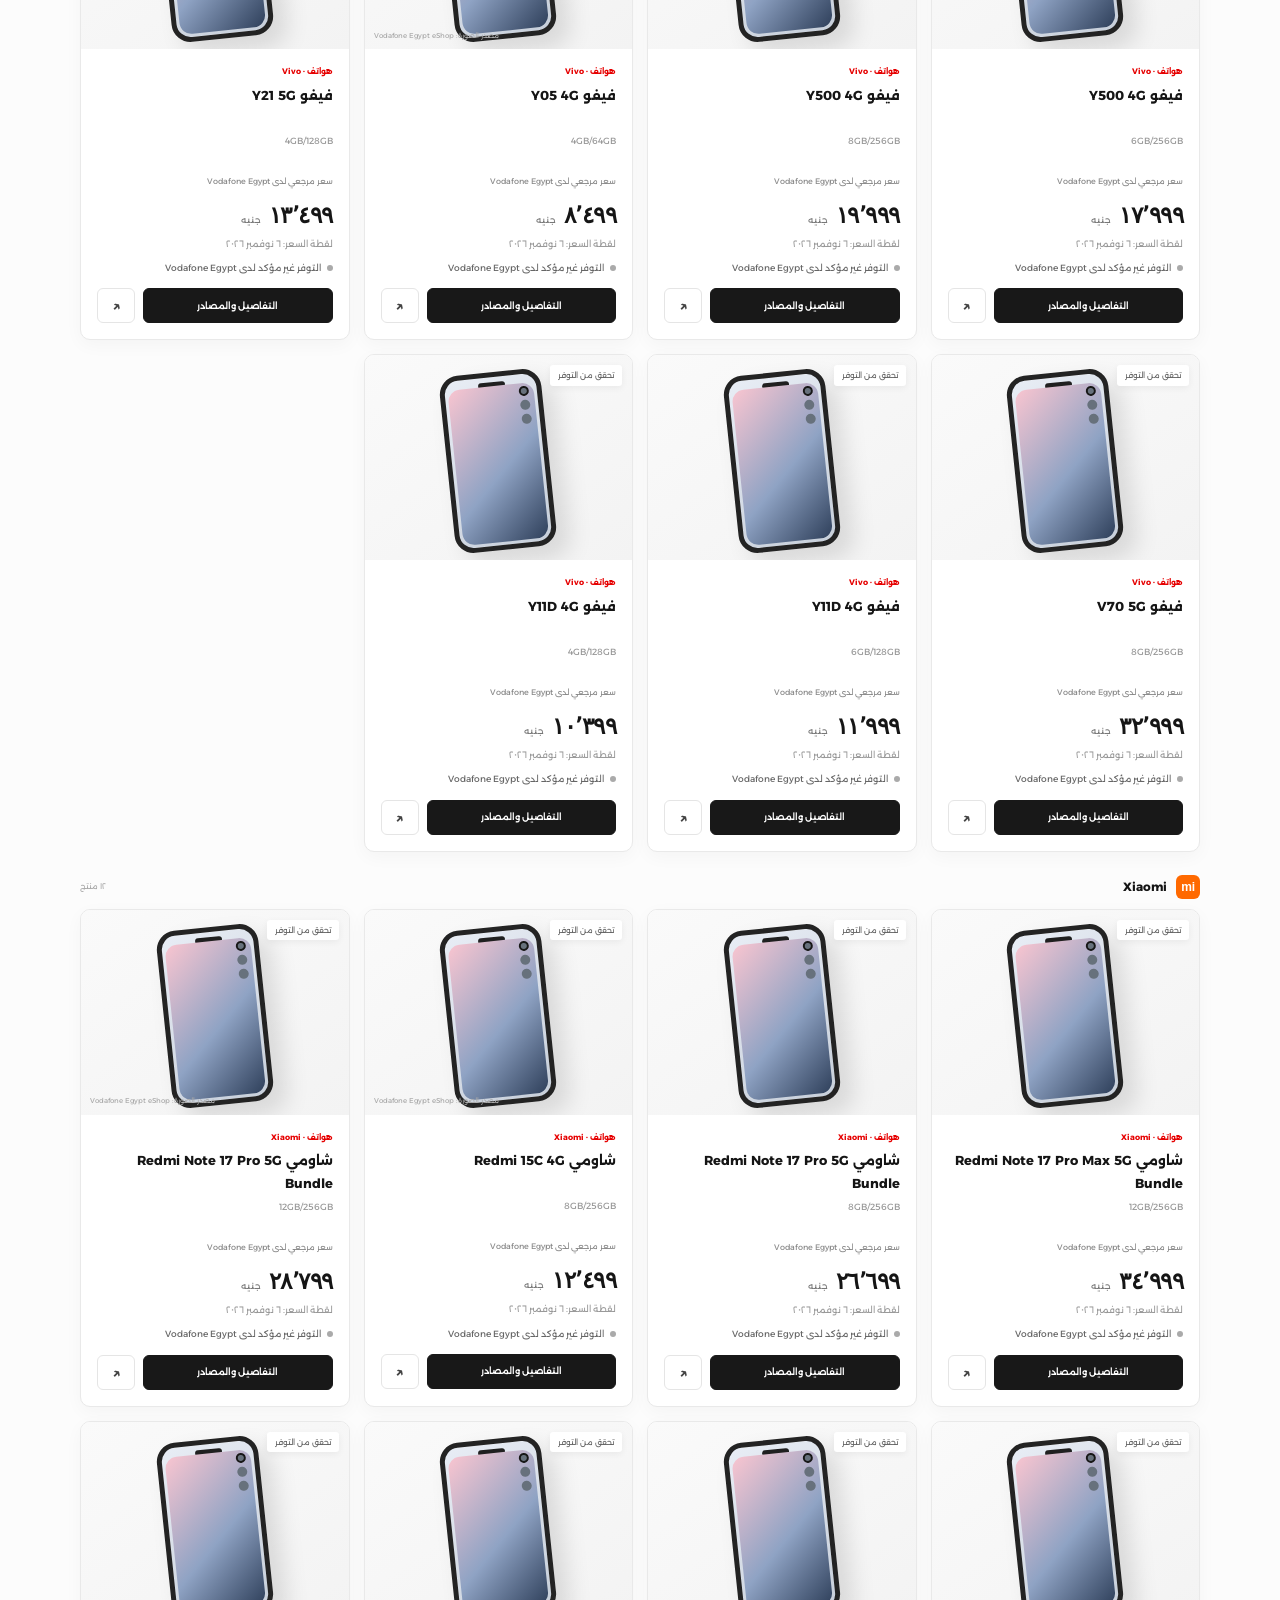
==== commit deca239a: "Redirect repository homepage to the current SouqScan catalogue" ====
--- a/index.html
+++ b/index.html
@@ -1,377 +1,25 @@
-<!DOCTYPE html>
+<!doctype html>
 <html lang="ar" dir="rtl">
 <head>
-<meta charset="UTF-8">
-<meta name="viewport" content="width=device-width, initial-scale=1">
-<title>متجر الاتصالات | كتالوج المنتجات</title>
-<style>
-:root {
-  --blue:#123b70;
-  --accent:#087ee8;
-  --bg:#f4f7fb;
-  --text:#172b45;
-  --muted:#718096;
-  --green:#168653;
-}
-* {box-sizing:border-box}
-body {
-  margin:0;
-  font-family:Tahoma,Arial,sans-serif;
-  background:var(--bg);
-  color:var(--text);
-}
-header {
-  background:linear-gradient(120deg,#102e55,#087ee8);
-  color:white;
-  padding:26px 18px 32px;
-}
-.container {max-width:1100px;margin:auto;padding:0 16px}
-.top {display:flex;justify-content:space-between;align-items:center;gap:12px}
-.brand {font-size:22px;font-weight:bold}
-.brand small {display:block;font-size:12px;font-weight:normal;margin-top:6px;opacity:.8}
-.tag {background:#ffffff20;padding:8px 12px;border-radius:20px;font-size:12px}
-.hero {margin-top:32px}
-.hero h1 {font-size:27px;margin:0 0 9px}
-.hero p {color:#dceaff;margin:0;font-size:14px}
-main {padding:24px 0 50px}
-.notice {
-  background:#fff7df;color:#825b09;padding:12px 15px;
-  border-radius:10px;font-size:13px;margin-bottom:20px;
-  border:1px solid #f1e0ac;
-}
-.toolbar {display:flex;gap:10px;flex-wrap:wrap;margin-bottom:20px}
-input,select,button {
-  font:inherit;border-radius:10px;padding:12px;
-}
-input,select {
-  border:1px solid #dce3ed;background:white;min-width:0;
-}
-#search {flex:1;min-width:180px}
-button {border:0;cursor:pointer;font-weight:bold}
-.primary {background:var(--accent);color:white}
-.secondary {background:#e8f1fc;color:var(--blue)}
-.danger {background:#fff0f0;color:#c03939}
-.products {
-  display:grid;grid-template-columns:repeat(3,1fr);gap:17px;
-}
-.card {
-  background:white;border:1px solid #e8edf4;border-radius:15px;
-  overflow:hidden;box-shadow:0 3px 14px #17385b08;
-}
-.picture {
-  height:155px;background:linear-gradient(140deg,#e5f1ff,#f5f8fc);
-  display:flex;align-items:center;justify-content:center;
-  font-size:65px;position:relative;
-}
-.picture img {width:100%;height:100%;object-fit:contain}
-.example {
-  position:absolute;top:10px;right:10px;background:#fff;
-  border-radius:20px;padding:5px 9px;font-size:10px;color:#87610a;
-}
-.info {padding:15px}
-.category {font-size:12px;color:var(--accent);margin-bottom:7px}
-.name {font-weight:bold;font-size:16px;min-height:25px}
-.price {font-size:21px;color:var(--blue);font-weight:bold;margin:12px 0}
-.status {font-size:12px;border-radius:20px;padding:6px 10px;display:inline-block}
-.available {background:#e5f7ee;color:var(--green)}
-.unavailable {background:#fff0f0;color:#c03939}
-.actions {display:flex;gap:7px;margin-top:14px}
-.actions button {flex:1;font-size:12px;padding:9px 5px}
-.update {
-  text-align:center;color:var(--muted);font-size:12px;margin-top:25px
-}
-.admin {
-  margin-top:25px;background:white;border:1px solid #e5eaf1;
-  padding:17px;border-radius:14px;
-}
-.admin summary {cursor:pointer;font-weight:bold;color:var(--blue)}
-.admin-form {display:grid;grid-template-columns:repeat(2,1fr);gap:10px;margin-top:16px}
-.admin-form input,.admin-form select {width:100%}
-.admin-form button {grid-column:span 2}
-.tools {display:flex;gap:8px;flex-wrap:wrap;margin-top:15px}
-.empty {grid-column:1/-1;text-align:center;padding:45px;color:var(--muted)}
-footer {text-align:center;padding:25px;color:#8793a3;font-size:12px}
-@media(max-width:750px) {
-  .products {grid-template-columns:repeat(2,1fr);gap:10px}
-  .picture {height:125px}
-  .name {font-size:14px}
-  .price {font-size:18px}
-}
-@media(max-width:430px) {
-  .products {grid-template-columns:1fr}
-  .picture {height:175px}
-  .hero h1 {font-size:22px}
-  .admin-form {grid-template-columns:1fr}
-  .admin-form button {grid-column:span 1}
-}
-</style>
+  <meta charset="utf-8">
+  <meta name="viewport" content="width=device-width,initial-scale=1">
+  <meta name="theme-color" content="#e60000">
+  <title>ZV-EG | SouqScan</title>
+  <meta name="description" content="كتالوج ZV-EG لمقارنة الأسعار في مصر.">
+  <meta http-equiv="refresh" content="0; url=./vodafone-egypt-catalog/">
+  <script>window.location.replace("./vodafone-egypt-catalog/");</script>
+  <style>
+    body{margin:0;min-height:100vh;display:grid;place-items:center;background:#fafafa;color:#171717;font-family:Tahoma,Arial,sans-serif}
+    main{max-width:520px;margin:24px;padding:32px;border:1px solid #eee;border-radius:18px;background:#fff;text-align:center}
+    h1{color:#e60000;margin:0 0 12px}p{line-height:2;color:#555}
+    a{display:inline-block;margin-top:16px;padding:13px 22px;background:#e60000;color:#fff;border-radius:9px;text-decoration:none;font-weight:bold}
+  </style>
 </head>
 <body>
-
-<header>
-  <div class="container">
-    <div class="top">
-      <div class="brand">
-        📱 متجر الاتصالات
-        <small>الكتالوج الإلكتروني للمنتجات</small>
-      </div>
-      <div class="tag">تسوق بسهولة</div>
-    </div>
-    <div class="hero">
-      <h1>اكتشف أحدث منتجاتنا</h1>
-      <p>الهواتف والإكسسوارات وأجهزة الاتصالات في مكان واحد</p>
-    </div>
-  </div>
-</header>
-
-<main class="container">
-  <div class="notice">
-    ⚠️ تنبيه: المنتجات والأسعار المعروضة حاليًا أمثلة تجريبية.
-    يرجى تحديثها قبل مشاركة الكتالوج مع العملاء.
-  </div>
-
-  <div class="toolbar">
-    <input id="search" placeholder="🔍 ابحث عن منتج..." oninput="render()">
-    <select id="category" onchange="render()">
-      <option value="">كل الأقسام</option>
-      <option>هواتف</option>
-      <option>إكسسوارات</option>
-      <option>سماعات</option>
-      <option>أجهزة اتصالات</option>
-    </select>
-  </div>
-
-  <div id="products" class="products"></div>
-
-  <div class="update" id="lastUpdate"></div>
-
-  <details class="admin">
-    <summary>⚙️ إدارة المنتجات وتحديث الأسعار</summary>
-    <p style="font-size:12px;color:#718096">
-      أضف منتجًا جديدًا أو عدّل منتجًا موجودًا. التغييرات تحفظ على هذا الجهاز والمتصفح.
-    </p>
-    <form class="admin-form" id="productForm">
-      <input id="productName" placeholder="اسم المنتج" required>
-      <select id="productCategory">
-        <option>هواتف</option>
-        <option>إكسسوارات</option>
-        <option>سماعات</option>
-        <option>أجهزة اتصالات</option>
-      </select>
-      <input id="productPrice" type="number" min="0" step="0.01"
-        placeholder="السعر بالجنيه المصري" required>
-      <input id="productEmoji" placeholder="رمز المنتج، مثال 📱" value="📱">
-      <select id="productStatus">
-        <option value="true">متوفر</option>
-        <option value="false">غير متوفر</option>
-      </select>
-      <input id="productImage" type="url"
-        placeholder="رابط صورة المنتج (اختياري)">
-      <button class="primary" type="submit" id="saveButton">إضافة المنتج</button>
-    </form>
-    <div class="tools">
-      <button class="secondary" onclick="exportData()">تصدير البيانات JSON</button>
-      <button class="secondary" onclick="document.getElementById('importFile').click()">استيراد البيانات</button>
-      <input id="importFile" type="file" accept=".json,application/json"
-        hidden onchange="importData(event)">
-    </div>
-    <p style="font-size:11px;color:#a05d37">
-      ملاحظة: هذه الإدارة محلية وليست لوحة إدارة مشتركة عبر الإنترنت.
-    </p>
-  </details>
-</main>
-
-<footer>
-  © متجر الاتصالات — جميع الحقوق محفوظة
-</footer>
-
-<script>
-const sampleProducts = [
-  {id:1,name:"Samsung Galaxy A55",category:"هواتف",
-   price:18500,emoji:"📱",available:true,image:""},
-  {id:2,name:"iPhone 15",category:"هواتف",
-   price:42000,emoji:"📱",available:true,image:""},
-  {id:3,name:"سماعة بلوتوث",category:"سماعات",
-   price:850,emoji:"🎧",available:true,image:""},
-  {id:4,name:"شاحن سريع 25W",category:"إكسسوارات",
-   price:450,emoji:"🔌",available:true,image:""},
-  {id:5,name:"راوتر 4G",category:"أجهزة اتصالات",
-   price:2200,emoji:"📡",available:false,image:""},
-  {id:6,name:"كابل USB-C",category:"إكسسوارات",
-   price:180,emoji:"🔋",available:true,image:""}
-];
-
-let products;
-let editingId = null;
-let lastUpdate;
-
-try {
-  products = JSON.parse(localStorage.getItem("catalogProducts")) || sampleProducts;
-  lastUpdate = localStorage.getItem("catalogUpdate");
-} catch {
-  products = sampleProducts;
-  lastUpdate = null;
-}
-
-function save() {
-  localStorage.setItem("catalogProducts",JSON.stringify(products));
-  lastUpdate = new Date().toLocaleString("ar-EG");
-  localStorage.setItem("catalogUpdate",lastUpdate);
-  render();
-}
-
-function render() {
-  const query = document.getElementById("search").value.trim().toLowerCase();
-  const category = document.getElementById("category").value;
-  const list = products.filter(p =>
-    p.name.toLowerCase().includes(query) &&
-    (!category || p.category === category)
-  );
-
-  document.getElementById("products").innerHTML = list.length
-    ? list.map(p => `
-      <article class="card">
-        <div class="picture">
-          ${p.image
-            ? `<img src="${escapeAttr(p.image)}" alt="${escapeAttr(p.name)}"
-                 onerror="this.style.display='none'">`
-            : `<span>${escapeHtml(p.emoji || "📱")}</span>`}
-          <span class="example">مثال تجريبي</span>
-        </div>
-        <div class="info">
-          <div class="category">${escapeHtml(p.category)}</div>
-          <div class="name">${escapeHtml(p.name)}</div>
-          <div class="price">${Number(p.price).toLocaleString("ar-EG")}
-            <small style="font-size:12px">ج.م</small>
-          </div>
-          <span class="status ${p.available ? "available" : "unavailable"}">
-            ${p.available ? "● متوفر" : "● غير متوفر"}
-          </span>
-          <div class="actions">
-            <button class="secondary" onclick="editProduct(${p.id})">تعديل</button>
-            <button class="danger" onclick="deleteProduct(${p.id})">حذف</button>
-          </div>
-        </div>
-      </article>
-    `).join("")
-    : `<div class="empty">لا توجد منتجات مطابقة لبحثك.</div>`;
-
-  document.getElementById("lastUpdate").textContent =
-    "آخر تحديث للبيانات على هذا المتصفح: " +
-    (lastUpdate || "لم يتم تحديثها بعد");
-}
-
-function editProduct(id) {
-  const p = products.find(x => x.id === id);
-  if (!p) return;
-  editingId = id;
-  document.getElementById("productName").value = p.name;
-  document.getElementById("productCategory").value = p.category;
-  document.getElementById("productPrice").value = p.price;
-  document.getElementById("productEmoji").value = p.emoji || "📱";
-  document.getElementById("productStatus").value = String(p.available);
-  document.getElementById("productImage").value = p.image || "";
-  document.getElementById("saveButton").textContent = "حفظ التعديلات";
-  document.querySelector(".admin").open = true;
-  document.getElementById("productName").focus();
-}
-
-function deleteProduct(id) {
-  if (!confirm("هل تريد حذف هذا المنتج؟")) return;
-  products = products.filter(p => p.id !== id);
-  if (editingId === id) resetForm();
-  save();
-}
-
-function resetForm() {
-  editingId = null;
-  document.getElementById("productForm").reset();
-  document.getElementById("productEmoji").value = "📱";
-  document.getElementById("saveButton").textContent = "إضافة المنتج";
-}
-
-document.getElementById("productForm").addEventListener("submit",e => {
-  e.preventDefault();
-  const product = {
-    id: editingId || Date.now(),
-    name: document.getElementById("productName").value.trim(),
-    category: document.getElementById("productCategory").value,
-    price: Number(document.getElementById("productPrice").value),
-    emoji: document.getElementById("productEmoji").value.trim() || "📱",
-    available: document.getElementById("productStatus").value === "true",
-    image: document.getElementById("productImage").value.trim()
-  };
-
-  if (!product.name || !Number.isFinite(product.price) || product.price < 0) {
-    alert("يرجى إدخال اسم وسعر صحيحين.");
-    return;
-  }
-
-  if (editingId) {
-    products = products.map(p => p.id === editingId ? product : p);
-  } else {
-    products.unshift(product);
-  }
-
-  save();
-  resetForm();
-});
-
-function exportData() {
-  const blob = new Blob(
-    [JSON.stringify({products,lastUpdate},null,2)],
-    {type:"application/json"}
-  );
-  const url = URL.createObjectURL(blob);
-  const a = document.createElement("a");
-  a.href = url;
-  a.download = "catalog-data.json";
-  a.click();
-  URL.revokeObjectURL(url);
-}
-
-function importData(event) {
-  const file = event.target.files[0];
-  if (!file) return;
-  const reader = new FileReader();
-  reader.onload = () => {
-    try {
-      const data = JSON.parse(reader.result);
-      const incoming = Array.isArray(data) ? data : data.products;
-      if (!Array.isArray(incoming) || !incoming.every(p =>
-        p && typeof p.name === "string" &&
-        typeof p.category === "string" &&
-        Number.isFinite(Number(p.price))
-      )) throw new Error("invalid");
-
-      products = incoming.map((p,i) => ({
-        id: Number(p.id) || Date.now()+i,
-        name:p.name,
-        category:p.category,
-        price:Number(p.price),
-        emoji:p.emoji || "📱",
-        available:p.available !== false,
-        image:p.image || ""
-      }));
-      save();
-      alert("تم استيراد المنتجات بنجاح.");
-    } catch {
-      alert("ملف غير صالح. استخدم ملف JSON تم تصديره من الكتالوج.");
-    }
-    event.target.value = "";
-  };
-  reader.readAsText(file);
-}
-
-function escapeHtml(s) {
-  return String(s).replace(/[&<>"']/g,c=>({
-    "&":"&amp;","<":"&lt;",">":"&gt;",
-    '"':"&quot;","'":"&#39;"
-  })[c]);
-}
-function escapeAttr(s) { return escapeHtml(s); }
-
-render();
-</script>
+  <main>
+    <h1>ZV-EG · SouqScan</h1>
+    <p>بنفتح لك النسخة الحالية من كتالوج مقارنة الأسعار.</p>
+    <a href="./vodafone-egypt-catalog/">افتح الكتالوج</a>
+  </main>
 </body>
 </html>
